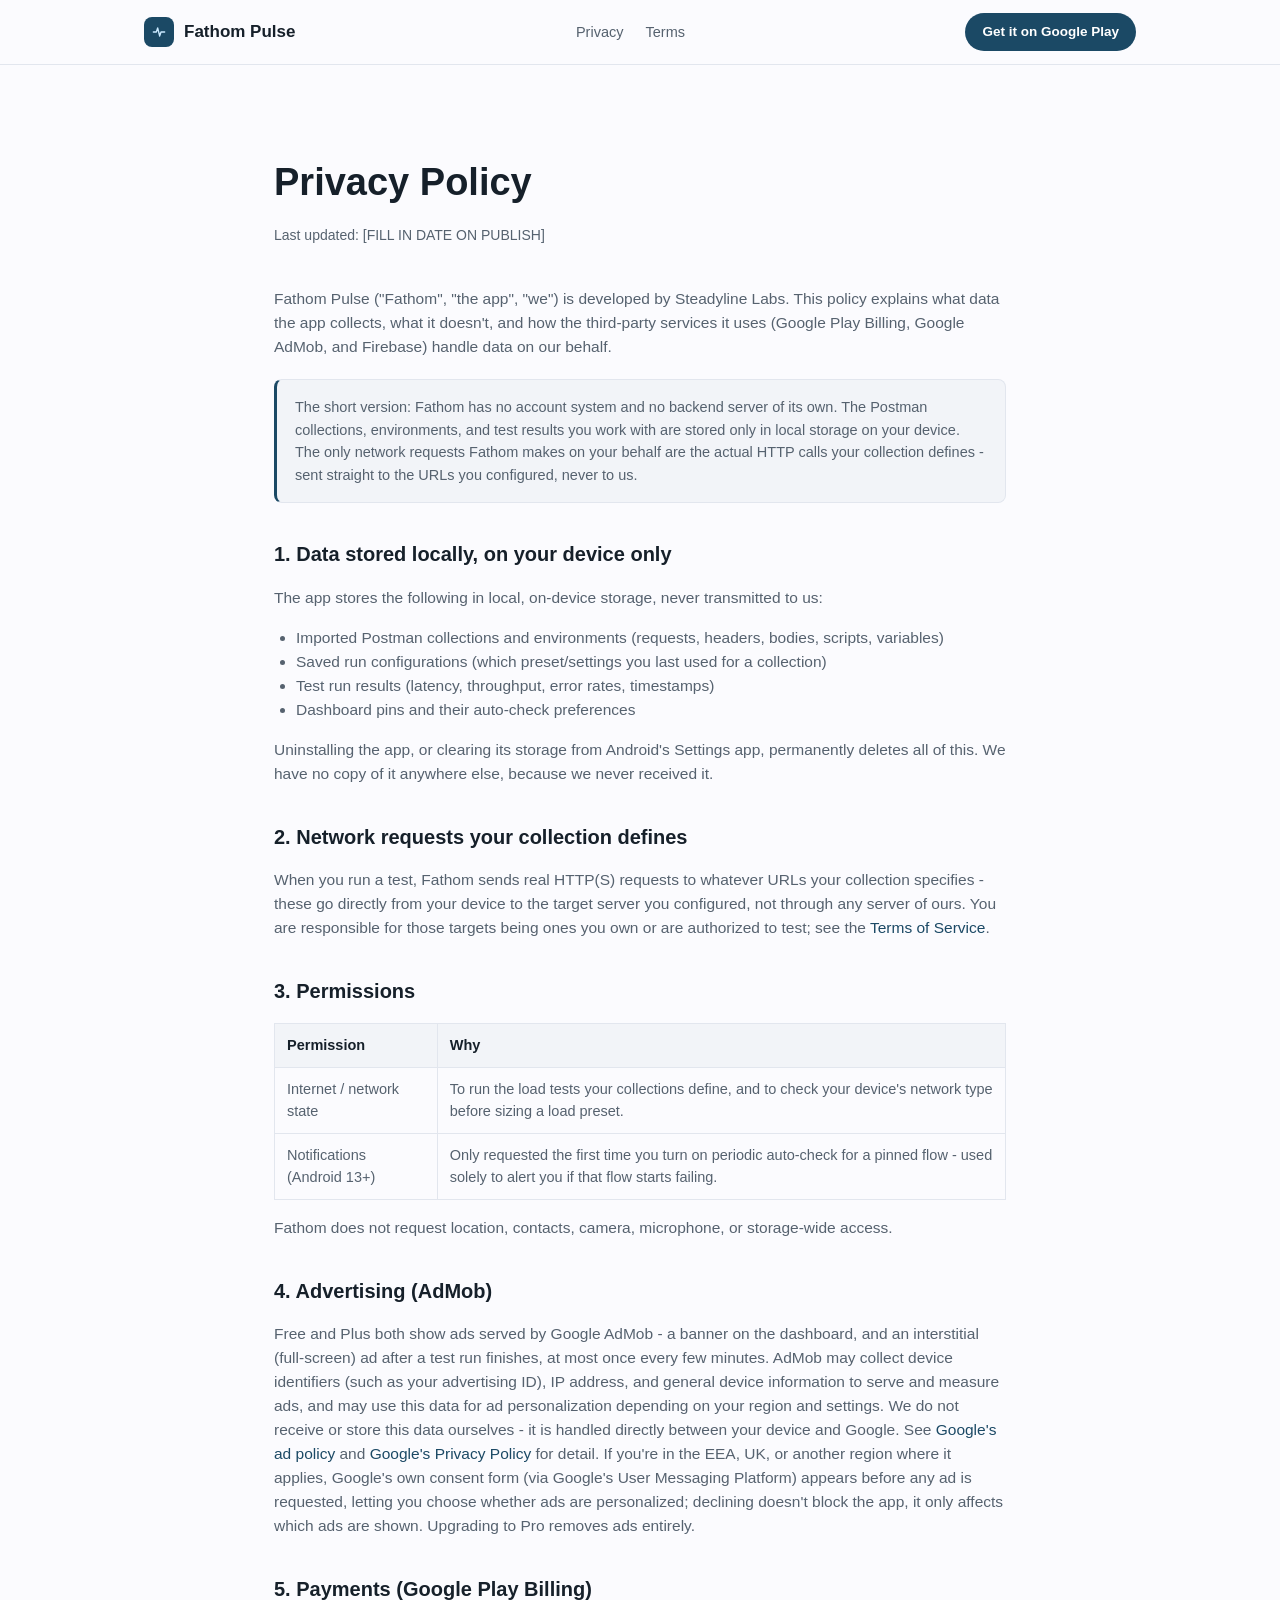
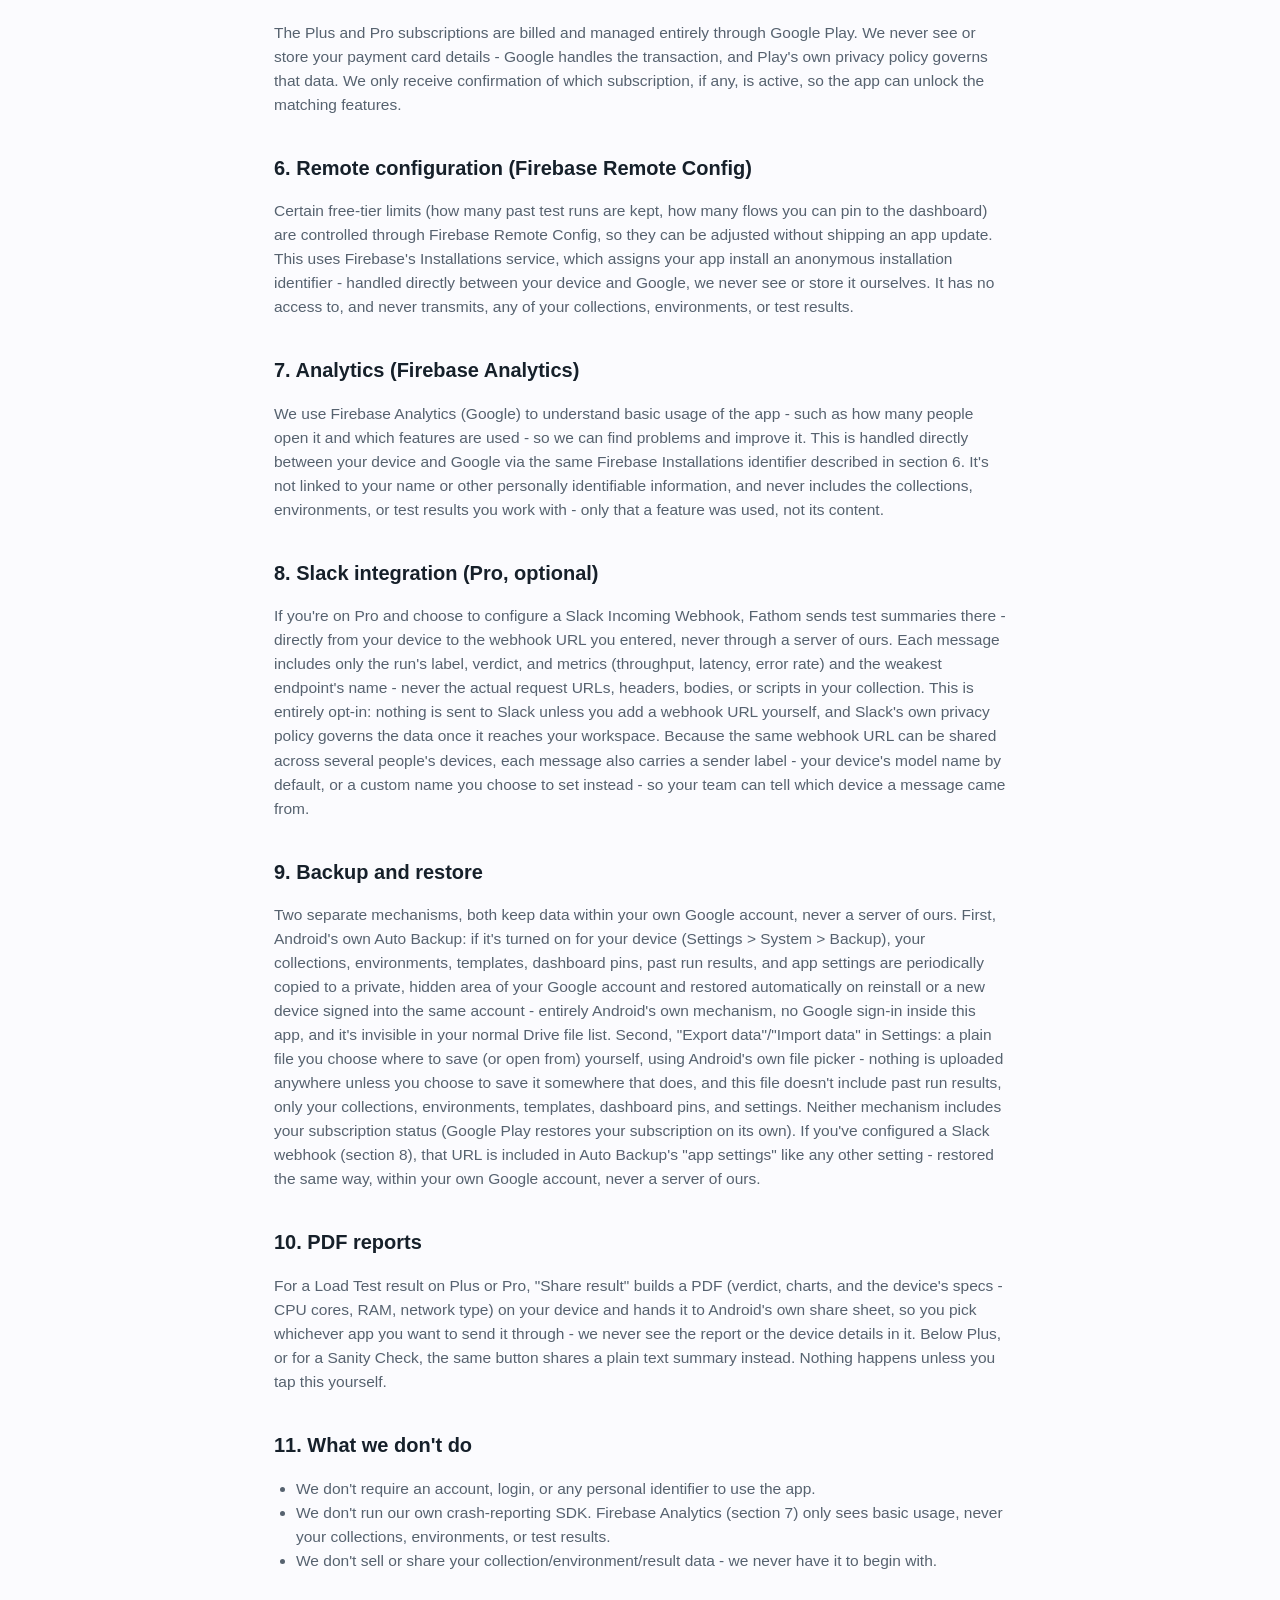
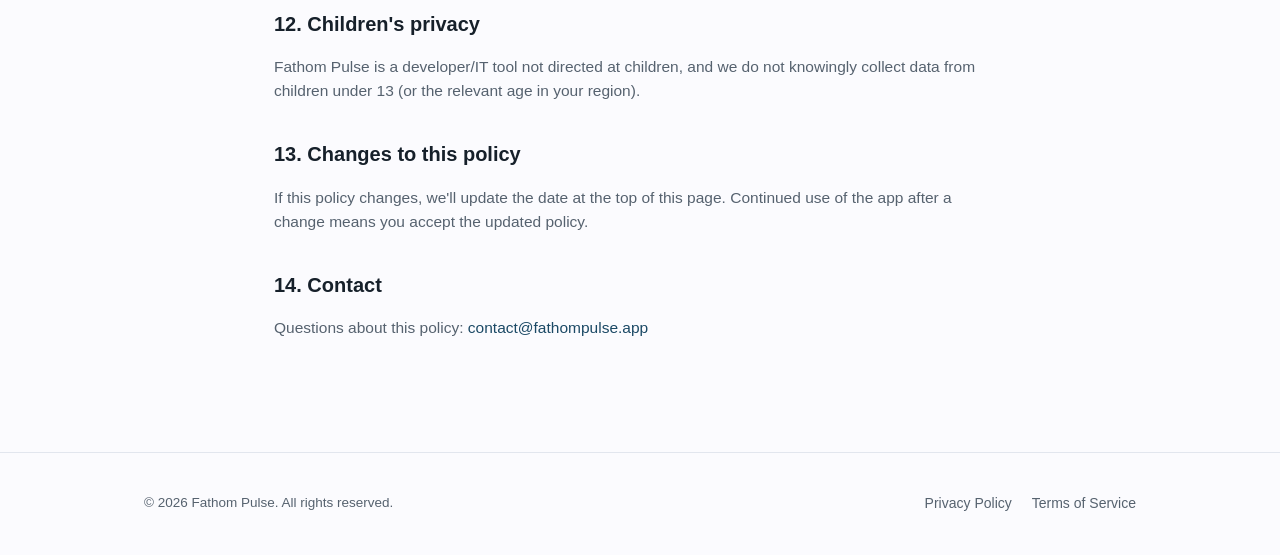
==== privacy.html @ e54d38d4 "Bring Privacy Policy and Terms of Service back onto main, standalone Play Store review needs a genui" ====
<!doctype html>
<html lang="en">
<head>
<meta charset="utf-8" />
<meta name="viewport" content="width=device-width, initial-scale=1" />
<title>Privacy Policy - Fathom Pulse</title>
<meta name="description" content="What Fathom Pulse does and does not collect: local-only storage, AdMob, Play Billing, Firebase Remote Config/Analytics, and the optional Slack integration's own data practices, and permissions." />
<link rel="canonical" href="https://fathompulse.app/privacy.html" />
<meta property="og:type" content="website" />
<meta property="og:site_name" content="Fathom Pulse" />
<meta property="og:url" content="https://fathompulse.app/privacy.html" />
<meta property="og:title" content="Privacy Policy - Fathom Pulse" />
<meta property="og:description" content="What Fathom Pulse does and does not collect: local-only storage, AdMob, Play Billing, Firebase Remote Config/Analytics, and the optional Slack integration's own data practices, and permissions." />
<meta name="twitter:card" content="summary_large_image" />
<meta name="twitter:title" content="Privacy Policy - Fathom Pulse" />
<meta name="twitter:description" content="What Fathom Pulse does and does not collect: local-only storage, AdMob, Play Billing, Firebase Remote Config/Analytics, and the optional Slack integration's own data practices, and permissions." />
<link rel="icon" href="data:image/svg+xml,<svg xmlns=%22http://www.w3.org/2000/svg%22 viewBox=%220 0 108 108%22><rect width=%22108%22 height=%22108%22 rx=%2222%22 fill=%22%231b4965%22/><path d=%22M20 54 L38 54 L46 30 L58 78 L66 54 L88 54%22 fill=%22none%22 stroke=%22%23cae9ff%22 stroke-width=%226%22 stroke-linecap=%22round%22 stroke-linejoin=%22round%22/></svg>" />
<link rel="stylesheet" href="styles.css" />
</head>
<body>

<header class="site-header">
  <div class="wrap">
    <a class="brand" href="index.html">
      <span class="mark">
        <svg viewBox="0 0 108 108" fill="none" xmlns="http://www.w3.org/2000/svg">
          <path d="M20 54 L38 54 L46 30 L58 78 L66 54 L88 54" stroke="#cae9ff" stroke-width="8" stroke-linecap="round" stroke-linejoin="round" />
        </svg>
      </span>
      Fathom Pulse
    </a>
    <nav class="primary">
      <a href="privacy.html">Privacy</a>
      <a href="terms.html">Terms</a>
    </nav>
    <a class="btn btn-primary btn-sm" href="https://play.google.com/store/apps/details?id=com.fathom.pulse">Get it on Google Play</a>
  </div>
</header>

<section>
  <div class="wrap legal" style="max-width: 780px;">
    <h1>Privacy Policy</h1>
    <p class="updated">Last updated: [FILL IN DATE ON PUBLISH]</p>

    <p>
      Fathom Pulse ("Fathom", "the app", "we") is developed by Steadyline Labs. This
      policy explains what data the app collects, what it doesn't, and how the third-party
      services it uses (Google Play Billing, Google AdMob, and Firebase) handle data on our behalf.
    </p>

    <div class="callout">
      The short version: Fathom has no account system and no backend server of its own. The
      Postman collections, environments, and test results you work with are stored only in
      local storage on your device. The only network requests Fathom makes on your behalf are
      the actual HTTP calls your collection defines - sent straight to the URLs you configured,
      never to us.
    </div>

    <h2>1. Data stored locally, on your device only</h2>
    <p>The app stores the following in local, on-device storage, never transmitted to us:</p>
    <ul>
      <li>Imported Postman collections and environments (requests, headers, bodies, scripts, variables)</li>
      <li>Saved run configurations (which preset/settings you last used for a collection)</li>
      <li>Test run results (latency, throughput, error rates, timestamps)</li>
      <li>Dashboard pins and their auto-check preferences</li>
    </ul>
    <p>
      Uninstalling the app, or clearing its storage from Android's Settings app, permanently
      deletes all of this. We have no copy of it anywhere else, because we never received it.
    </p>

    <h2>2. Network requests your collection defines</h2>
    <p>
      When you run a test, Fathom sends real HTTP(S) requests to whatever URLs your collection
      specifies - these go directly from your device to the target server you configured, not
      through any server of ours. You are responsible for those targets being ones you own or
      are authorized to test; see the <a href="terms.html">Terms of Service</a>.
    </p>

    <h2>3. Permissions</h2>
    <table>
      <tr><th>Permission</th><th>Why</th></tr>
      <tr><td>Internet / network state</td><td>To run the load tests your collections define, and to check your device's network type before sizing a load preset.</td></tr>
      <tr><td>Notifications (Android 13+)</td><td>Only requested the first time you turn on periodic auto-check for a pinned flow - used solely to alert you if that flow starts failing.</td></tr>
    </table>
    <p>Fathom does not request location, contacts, camera, microphone, or storage-wide access.</p>

    <h2>4. Advertising (AdMob)</h2>
    <p>
      Free and Plus both show ads served by Google AdMob - a banner on the dashboard, and an
      interstitial (full-screen) ad after a test run finishes, at most once every few minutes.
      AdMob may collect device identifiers (such as your advertising ID), IP address, and
      general device information to serve and measure ads, and may use this data for ad
      personalization depending on your region and settings. We do not receive or store this
      data ourselves - it is handled directly between your device and Google. See
      <a href="https://policies.google.com/technologies/ads" target="_blank" rel="noopener">Google's ad policy</a>
      and <a href="https://policies.google.com/privacy" target="_blank" rel="noopener">Google's Privacy Policy</a>
      for detail. If you're in the EEA, UK, or another region where it applies, Google's own
      consent form (via Google's User Messaging Platform) appears before any ad is requested,
      letting you choose whether ads are personalized; declining doesn't block the app, it only
      affects which ads are shown. Upgrading to Pro removes ads entirely.
    </p>

    <h2>5. Payments (Google Play Billing)</h2>
    <p>
      The Plus and Pro subscriptions are billed and managed entirely through Google Play. We
      never see or store your payment card details - Google handles the transaction, and Play's
      own privacy policy governs that data. We only receive confirmation of which subscription,
      if any, is active, so the app can unlock the matching features.
    </p>

    <h2>6. Remote configuration (Firebase Remote Config)</h2>
    <p>
      Certain free-tier limits (how many past test runs are kept, how many flows you can pin to
      the dashboard) are controlled through Firebase Remote Config, so they can be adjusted
      without shipping an app update. This uses Firebase's Installations service, which assigns
      your app install an anonymous installation identifier - handled directly between your
      device and Google, we never see or store it ourselves. It has no access to, and never
      transmits, any of your collections, environments, or test results.
    </p>

    <h2>7. Analytics (Firebase Analytics)</h2>
    <p>
      We use Firebase Analytics (Google) to understand basic usage of the app - such as how many
      people open it and which features are used - so we can find problems and improve it. This
      is handled directly between your device and Google via the same Firebase Installations
      identifier described in section 6. It's not linked to your name or other personally
      identifiable information, and never includes the collections, environments, or test
      results you work with - only that a feature was used, not its content.
    </p>

    <h2>8. Slack integration (Pro, optional)</h2>
    <p>
      If you're on Pro and choose to configure a Slack Incoming Webhook, Fathom sends test
      summaries there - directly from your device to the webhook URL you entered, never through
      a server of ours. Each message includes only the run's label, verdict, and metrics
      (throughput, latency, error rate) and the weakest endpoint's name - never the actual
      request URLs, headers, bodies, or scripts in your collection. This is entirely opt-in:
      nothing is sent to Slack unless you add a webhook URL yourself, and Slack's own privacy
      policy governs the data once it reaches your workspace. Because the same webhook URL can
      be shared across several people's devices, each message also carries a sender label - your
      device's model name by default, or a custom name you choose to set instead - so your team
      can tell which device a message came from.
    </p>

    <h2>9. Backup and restore</h2>
    <p>
      Two separate mechanisms, both keep data within your own Google account, never a server of
      ours. First, Android's own Auto Backup: if it's turned on for your device (Settings >
      System > Backup), your collections, environments, templates, dashboard pins, past run
      results, and app settings are periodically copied to a private, hidden area of your Google
      account and restored automatically on reinstall or a new device signed into the same
      account - entirely Android's own mechanism, no Google sign-in inside this app, and it's
      invisible in your normal Drive file list. Second, "Export data"/"Import data" in Settings: a
      plain file you choose where to save (or open from) yourself, using Android's own file picker
      - nothing is uploaded anywhere unless you choose to save it somewhere that does, and this
      file doesn't include past run results, only your collections, environments, templates,
      dashboard pins, and settings. Neither mechanism includes your subscription status (Google
      Play restores your subscription on its own). If you've configured a Slack webhook (section
      8), that URL is included in Auto Backup's "app settings" like any other setting - restored
      the same way, within your own Google account, never a server of ours.
    </p>

    <h2>10. PDF reports</h2>
    <p>
      For a Load Test result on Plus or Pro, "Share result" builds a PDF (verdict, charts,
      and the device's specs - CPU cores, RAM, network type) on your device and hands it to
      Android's own share sheet, so you pick whichever app you want to send it through - we
      never see the report or the device details in it. Below Plus, or for a Sanity Check,
      the same button shares a plain text summary instead. Nothing happens unless you tap
      this yourself.
    </p>

    <h2>11. What we don't do</h2>
    <ul>
      <li>We don't require an account, login, or any personal identifier to use the app.</li>
      <li>We don't run our own crash-reporting SDK. Firebase Analytics (section 7) only sees basic usage, never your collections, environments, or test results.</li>
      <li>We don't sell or share your collection/environment/result data - we never have it to begin with.</li>
    </ul>

    <h2>12. Children's privacy</h2>
    <p>Fathom Pulse is a developer/IT tool not directed at children, and we do not knowingly collect data from children under 13 (or the relevant age in your region).</p>

    <h2>13. Changes to this policy</h2>
    <p>If this policy changes, we'll update the date at the top of this page. Continued use of the app after a change means you accept the updated policy.</p>

    <h2>14. Contact</h2>
    <p>Questions about this policy: <a href="mailto:contact@fathompulse.app">contact@fathompulse.app</a></p>
  </div>
</section>

<footer class="site-footer">
  <div class="wrap">
    <div class="copyright">© 2026 Fathom Pulse. All rights reserved.</div>
    <div class="links">
      <a href="privacy.html">Privacy Policy</a>
      <a href="terms.html">Terms of Service</a>
    </div>
  </div>
</footer>

</body>
</html>
---- styles.css ----
/* Fathom Pulse marketing site - shared styles */

:root {
  color-scheme: light dark;

  --brand: #1b4965;
  --brand-strong: #123449;
  --accent: #5fa8d3;
  --accent-soft: #cae9ff;

  --bg: #fbfbfe;
  --surface: #ffffff;
  --surface-2: #f2f4f8;
  --border: #e2e6ee;
  --text: #16202a;
  --text-muted: #56626f;

  --good: #0ca30c;
  --warn: #d98c00;
  --bad: #d03b3b;

  --radius: 14px;
  --radius-sm: 8px;
  --shadow: 0 1px 2px rgba(16, 24, 32, 0.04), 0 8px 24px rgba(16, 24, 32, 0.06);
  --max-width: 1040px;
}

@media (prefers-color-scheme: dark) {
  :root {
    --bg: #0e1520;
    --surface: #141d29;
    --surface-2: #1a2532;
    --border: #263140;
    --text: #eaf0f6;
    --text-muted: #9aa8b6;
    --accent: #7cbde0;
    --accent-soft: #234258;
    --shadow: 0 1px 2px rgba(0, 0, 0, 0.2), 0 8px 24px rgba(0, 0, 0, 0.3);
  }
}

* {
  box-sizing: border-box;
}

html {
  scroll-behavior: smooth;
}

body {
  margin: 0;
  background: var(--bg);
  color: var(--text);
  font-family: -apple-system, BlinkMacSystemFont, "Segoe UI", Roboto, Helvetica, Arial, sans-serif;
  line-height: 1.55;
  -webkit-font-smoothing: antialiased;
}

img {
  max-width: 100%;
}

a {
  color: var(--brand);
  text-decoration: none;
}

@media (prefers-color-scheme: dark) {
  a {
    color: var(--accent);
  }
}

a:hover {
  text-decoration: underline;
}

.wrap {
  max-width: var(--max-width);
  margin: 0 auto;
  padding: 0 24px;
}

/* ---- Header ---- */

.site-header {
  border-bottom: 1px solid var(--border);
  position: sticky;
  top: 0;
  background: color-mix(in srgb, var(--bg) 88%, transparent);
  backdrop-filter: blur(8px);
  z-index: 10;
}

.site-header .wrap {
  display: flex;
  align-items: center;
  justify-content: space-between;
  height: 64px;
  gap: 16px;
}

.brand {
  display: flex;
  align-items: center;
  gap: 10px;
  font-weight: 700;
  font-size: 17px;
  color: var(--text);
}

.brand:hover {
  text-decoration: none;
}

.brand .mark {
  width: 30px;
  height: 30px;
  border-radius: 8px;
  background: var(--brand);
  display: flex;
  align-items: center;
  justify-content: center;
  flex: none;
}

.brand .mark svg {
  width: 18px;
  height: 18px;
}

nav.primary {
  display: flex;
  align-items: center;
  gap: 22px;
  font-size: 14.5px;
  font-weight: 500;
}

nav.primary a {
  color: var(--text-muted);
}

nav.primary a:hover {
  color: var(--text);
  text-decoration: none;
}

nav.primary a.current {
  color: var(--brand);
}

@media (prefers-color-scheme: dark) {
  nav.primary a.current {
    color: var(--accent);
  }
}

.nav-toggle {
  display: none;
}

@media (max-width: 720px) {
  nav.primary {
    display: none;
  }
}

/* ---- Buttons ---- */

.btn {
  display: inline-flex;
  align-items: center;
  gap: 8px;
  padding: 11px 20px;
  border-radius: 999px;
  font-weight: 600;
  font-size: 14.5px;
  border: 1px solid transparent;
  cursor: pointer;
}

.btn:hover {
  text-decoration: none;
}

.btn-primary {
  background: var(--brand);
  color: #fff;
}

.btn-primary:hover {
  background: var(--brand-strong);
}

.btn-ghost {
  background: transparent;
  border-color: var(--border);
  color: var(--text);
}

.btn-ghost:hover {
  background: var(--surface-2);
}

.btn-sm {
  padding: 8px 16px;
  font-size: 13.5px;
}

/* ---- Hero ---- */

.hero {
  padding: 88px 0 64px;
  text-align: center;
}

.hero .eyebrow {
  display: inline-block;
  font-size: 13px;
  font-weight: 700;
  letter-spacing: 0.04em;
  text-transform: uppercase;
  color: var(--brand);
  background: var(--accent-soft);
  padding: 6px 14px;
  border-radius: 999px;
  margin-bottom: 20px;
}

@media (prefers-color-scheme: dark) {
  .hero .eyebrow {
    color: var(--accent);
  }
}

.hero h1 {
  font-size: clamp(32px, 5vw, 52px);
  line-height: 1.1;
  margin: 0 0 18px;
  letter-spacing: -0.02em;
}

.hero p.lead {
  font-size: 19px;
  color: var(--text-muted);
  max-width: 620px;
  margin: 0 auto 32px;
}

.hero .actions {
  display: flex;
  justify-content: center;
  gap: 12px;
  flex-wrap: wrap;
}

/* ---- Sections ---- */

section {
  padding: 56px 0;
}

section.alt {
  background: var(--surface-2);
  border-top: 1px solid var(--border);
  border-bottom: 1px solid var(--border);
}

h2.section-title {
  font-size: clamp(24px, 3.4vw, 32px);
  letter-spacing: -0.01em;
  margin: 0 0 12px;
  text-align: center;
}

p.section-sub {
  text-align: center;
  color: var(--text-muted);
  max-width: 560px;
  margin: 0 auto 40px;
  font-size: 16px;
}

/* ---- Feature grid ---- */

.grid {
  display: grid;
  grid-template-columns: repeat(3, 1fr);
  gap: 20px;
}

@media (max-width: 780px) {
  .grid {
    grid-template-columns: 1fr;
  }
}

.card {
  background: var(--surface);
  border: 1px solid var(--border);
  border-radius: var(--radius);
  padding: 24px;
  box-shadow: var(--shadow);
}

.card .icon {
  width: 40px;
  height: 40px;
  border-radius: 10px;
  background: var(--accent-soft);
  color: var(--brand);
  display: flex;
  align-items: center;
  justify-content: center;
  margin-bottom: 14px;
}

@media (prefers-color-scheme: dark) {
  .card .icon {
    color: var(--accent);
  }
}

.card h3 {
  font-size: 17px;
  margin: 0 0 8px;
}

.card p {
  color: var(--text-muted);
  font-size: 14.5px;
  margin: 0;
}

/* ---- Screenshot showcase ---- */

.showcase {
  display: grid;
  grid-template-columns: repeat(2, 1fr);
  gap: 28px;
  max-width: 880px;
  margin: 0 auto 48px;
}

@media (max-width: 720px) {
  .showcase {
    grid-template-columns: 1fr;
  }
}

.shot {
  margin: 0;
}

.shot img {
  display: block;
  width: 100%;
  border: 1px solid var(--border);
  border-radius: var(--radius);
  box-shadow: var(--shadow);
}

.shot figcaption {
  margin-top: 14px;
  text-align: center;
  color: var(--text-muted);
  font-size: 14px;
  line-height: 1.5;
}

.showcase-features.grid {
  grid-template-columns: repeat(2, 1fr);
  max-width: 880px;
  margin: 0 auto;
}

@media (max-width: 720px) {
  .showcase-features.grid {
    grid-template-columns: 1fr;
  }
}

/* ---- Pricing ---- */

.pricing-grid {
  display: grid;
  grid-template-columns: repeat(3, 1fr);
  gap: 20px;
  align-items: stretch;
}

@media (max-width: 960px) {
  .pricing-grid {
    grid-template-columns: 1fr;
  }
}

.plan {
  background: var(--surface);
  border: 1px solid var(--border);
  border-radius: var(--radius);
  padding: 32px 28px;
  box-shadow: var(--shadow);
  display: flex;
  flex-direction: column;
}

.plan.pro {
  border-color: var(--brand);
  position: relative;
}

.plan .plan-name {
  font-size: 13px;
  font-weight: 700;
  text-transform: uppercase;
  letter-spacing: 0.04em;
  color: var(--text-muted);
  margin-bottom: 10px;
}

.plan.pro .plan-name {
  color: var(--brand);
}

@media (prefers-color-scheme: dark) {
  .plan.pro .plan-name {
    color: var(--accent);
  }
}

.plan .price {
  font-size: 34px;
  font-weight: 700;
  margin-bottom: 4px;
}

.plan .price span {
  font-size: 15px;
  font-weight: 500;
  color: var(--text-muted);
}

.plan .plan-sub {
  color: var(--text-muted);
  font-size: 14px;
  margin-bottom: 22px;
}

.plan ul {
  list-style: none;
  padding: 0;
  margin: 0 0 24px;
  flex: 1;
}

.plan ul li {
  display: flex;
  gap: 10px;
  align-items: flex-start;
  padding: 7px 0;
  font-size: 14.5px;
}

.plan ul li .tick {
  flex: none;
  width: 18px;
  height: 18px;
  margin-top: 1px;
  color: var(--good);
}

.plan ul li.locked {
  color: var(--text-muted);
}

.plan ul li.locked .tick {
  color: var(--text-muted);
}

/* ---- FAQ / accordion ---- */

.faq-item {
  border-bottom: 1px solid var(--border);
}

.faq-item summary {
  cursor: pointer;
  list-style: none;
  padding: 20px 0;
  font-weight: 600;
  font-size: 16px;
  display: flex;
  align-items: center;
  justify-content: space-between;
  gap: 16px;
}

.faq-item summary::-webkit-details-marker {
  display: none;
}

.faq-item summary .plus {
  flex: none;
  width: 22px;
  height: 22px;
  border-radius: 50%;
  border: 1px solid var(--border);
  display: flex;
  align-items: center;
  justify-content: center;
  color: var(--text-muted);
  font-size: 16px;
  transition: transform 0.15s ease;
}

.faq-item[open] summary .plus {
  transform: rotate(45deg);
}

.faq-item .faq-body {
  padding: 0 0 22px;
  color: var(--text-muted);
  font-size: 15px;
  max-width: 720px;
}

.faq-body p {
  margin: 0 0 10px;
}

.faq-body p:last-child {
  margin-bottom: 0;
}

.faq-group-title {
  font-size: 13px;
  font-weight: 700;
  text-transform: uppercase;
  letter-spacing: 0.04em;
  color: var(--brand);
  margin: 40px 0 6px;
}

@media (prefers-color-scheme: dark) {
  .faq-group-title {
    color: var(--accent);
  }
}

.faq-group-title:first-child {
  margin-top: 0;
}

/* ---- How-to steps ---- */

.steps {
  counter-reset: step;
  max-width: 720px;
  margin: 0 auto;
}

.step {
  display: flex;
  gap: 20px;
  padding: 26px 0;
  border-bottom: 1px solid var(--border);
}

.step:last-child {
  border-bottom: none;
}

.step .num {
  counter-increment: step;
  flex: none;
  width: 34px;
  height: 34px;
  border-radius: 50%;
  background: var(--brand);
  color: #fff;
  font-weight: 700;
  font-size: 15px;
  display: flex;
  align-items: center;
  justify-content: center;
}

.step .num::before {
  content: counter(step);
}

.step h3 {
  margin: 0 0 6px;
  font-size: 17px;
}

.step p {
  margin: 0;
  color: var(--text-muted);
  font-size: 15px;
}

.step code {
  background: var(--surface-2);
  border: 1px solid var(--border);
  border-radius: 5px;
  padding: 1px 6px;
  font-size: 0.92em;
}

/* ---- Legal pages ---- */

.legal h1 {
  font-size: clamp(28px, 4vw, 38px);
  margin-bottom: 6px;
}

.legal .updated {
  color: var(--text-muted);
  font-size: 14px;
  margin-bottom: 40px;
}

.legal h2 {
  font-size: 20px;
  margin: 36px 0 12px;
}

.legal h3 {
  font-size: 16px;
  margin: 22px 0 8px;
}

.legal p,
.legal li {
  color: var(--text-muted);
  font-size: 15.5px;
}

.legal ul,
.legal ol {
  padding-left: 22px;
}

.legal table {
  width: 100%;
  border-collapse: collapse;
  margin: 16px 0;
  font-size: 14.5px;
}

.legal th,
.legal td {
  text-align: left;
  padding: 10px 12px;
  border: 1px solid var(--border);
  color: var(--text-muted);
}

.legal th {
  background: var(--surface-2);
  color: var(--text);
}

.callout {
  background: var(--surface-2);
  border: 1px solid var(--border);
  border-left: 3px solid var(--brand);
  border-radius: var(--radius-sm);
  padding: 16px 18px;
  margin: 20px 0;
  font-size: 14.5px;
  color: var(--text-muted);
}

/* ---- Footer ---- */

.site-footer {
  border-top: 1px solid var(--border);
  padding: 40px 0;
  margin-top: 40px;
}

.site-footer .wrap {
  display: flex;
  justify-content: space-between;
  align-items: center;
  flex-wrap: wrap;
  gap: 16px;
}

.site-footer .links {
  display: flex;
  gap: 20px;
  flex-wrap: wrap;
  font-size: 14px;
}

.site-footer .links a {
  color: var(--text-muted);
}

.site-footer .copyright {
  color: var(--text-muted);
  font-size: 13.5px;
}

.disclaimer-banner {
  background: var(--accent-soft);
  color: var(--brand);
  text-align: center;
  font-size: 13.5px;
  padding: 8px 16px;
}

@media (prefers-color-scheme: dark) {
  .disclaimer-banner {
    color: var(--accent);
  }
}
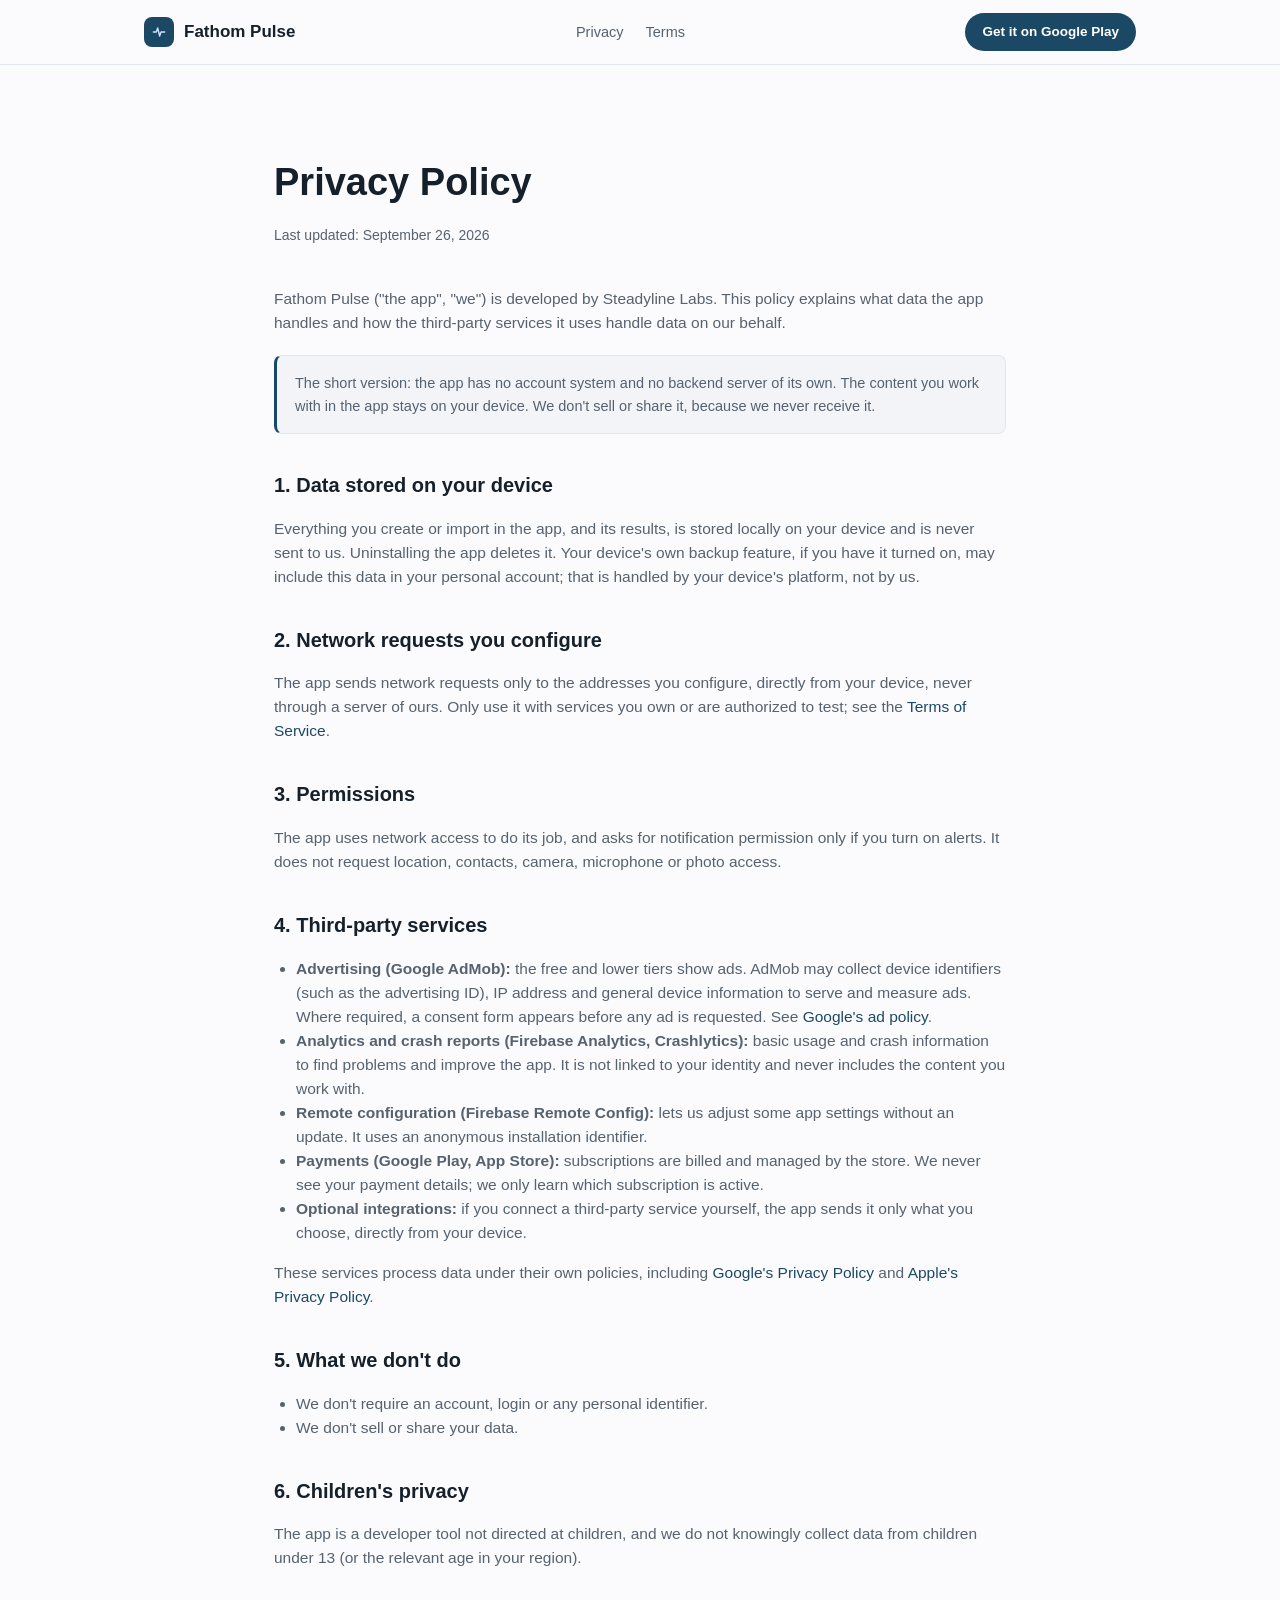
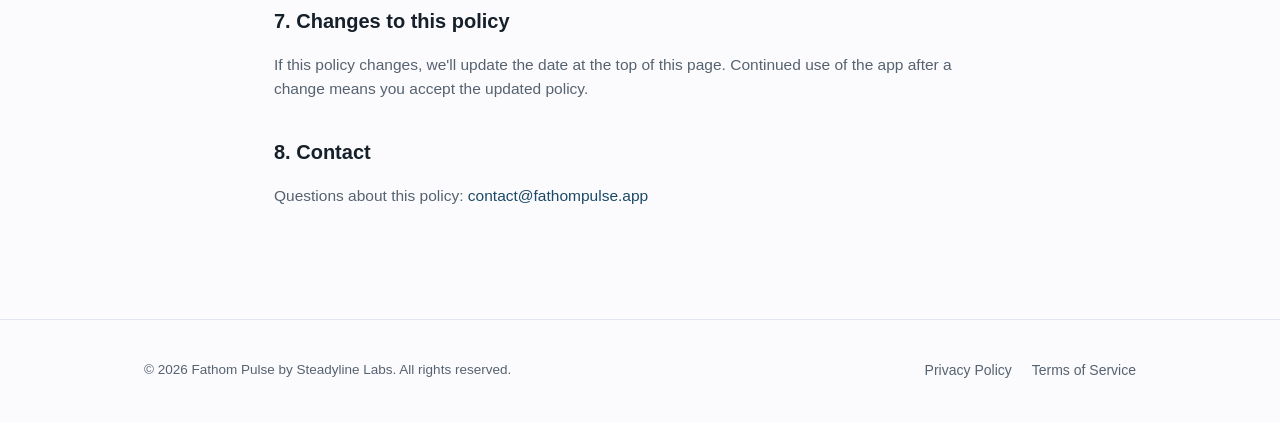
==== commit cbcff9c3: "Fathom Pulse coming soon" ====
--- a/privacy.html
+++ b/privacy.html
@@ -4,16 +4,16 @@
 <meta charset="utf-8" />
 <meta name="viewport" content="width=device-width, initial-scale=1" />
 <title>Privacy Policy - Fathom Pulse</title>
-<meta name="description" content="What Fathom Pulse does and does not collect: local-only storage, AdMob, Play Billing, Firebase Remote Config/Analytics, and the optional Slack integration's own data practices, and permissions." />
+<meta name="description" content="What data Fathom Pulse handles, what it doesn't, and the third-party services it uses." />
 <link rel="canonical" href="https://fathompulse.app/privacy.html" />
 <meta property="og:type" content="website" />
 <meta property="og:site_name" content="Fathom Pulse" />
 <meta property="og:url" content="https://fathompulse.app/privacy.html" />
 <meta property="og:title" content="Privacy Policy - Fathom Pulse" />
-<meta property="og:description" content="What Fathom Pulse does and does not collect: local-only storage, AdMob, Play Billing, Firebase Remote Config/Analytics, and the optional Slack integration's own data practices, and permissions." />
+<meta property="og:description" content="What data Fathom Pulse handles, what it doesn't, and the third-party services it uses." />
 <meta name="twitter:card" content="summary_large_image" />
 <meta name="twitter:title" content="Privacy Policy - Fathom Pulse" />
-<meta name="twitter:description" content="What Fathom Pulse does and does not collect: local-only storage, AdMob, Play Billing, Firebase Remote Config/Analytics, and the optional Slack integration's own data practices, and permissions." />
+<meta name="twitter:description" content="What data Fathom Pulse handles, what it doesn't, and the third-party services it uses." />
 <link rel="icon" href="data:image/svg+xml,<svg xmlns=%22http://www.w3.org/2000/svg%22 viewBox=%220 0 108 108%22><rect width=%22108%22 height=%22108%22 rx=%2222%22 fill=%22%231b4965%22/><path d=%22M20 54 L38 54 L46 30 L58 78 L66 54 L88 54%22 fill=%22none%22 stroke=%22%23cae9ff%22 stroke-width=%226%22 stroke-linecap=%22round%22 stroke-linejoin=%22round%22/></svg>" />
 <link rel="stylesheet" href="styles.css" />
 </head>
@@ -40,158 +40,82 @@
 <section>
   <div class="wrap legal" style="max-width: 780px;">
     <h1>Privacy Policy</h1>
-    <p class="updated">Last updated: [FILL IN DATE ON PUBLISH]</p>
+    <p class="updated">Last updated: September 26, 2026</p>
 
     <p>
-      Fathom Pulse ("Fathom", "the app", "we") is developed by Steadyline Labs. This
-      policy explains what data the app collects, what it doesn't, and how the third-party
-      services it uses (Google Play Billing, Google AdMob, and Firebase) handle data on our behalf.
+      Fathom Pulse ("the app", "we") is developed by Steadyline Labs. This policy explains what
+      data the app handles and how the third-party services it uses handle data on our behalf.
     </p>
 
     <div class="callout">
-      The short version: Fathom has no account system and no backend server of its own. The
-      Postman collections, environments, and test results you work with are stored only in
-      local storage on your device. The only network requests Fathom makes on your behalf are
-      the actual HTTP calls your collection defines - sent straight to the URLs you configured,
-      never to us.
+      The short version: the app has no account system and no backend server of its own. The
+      content you work with in the app stays on your device. We don't sell or share it, because
+      we never receive it.
     </div>
 
-    <h2>1. Data stored locally, on your device only</h2>
-    <p>The app stores the following in local, on-device storage, never transmitted to us:</p>
-    <ul>
-      <li>Imported Postman collections and environments (requests, headers, bodies, scripts, variables)</li>
-      <li>Saved run configurations (which preset/settings you last used for a collection)</li>
-      <li>Test run results (latency, throughput, error rates, timestamps)</li>
-      <li>Dashboard pins and their auto-check preferences</li>
-    </ul>
+    <h2>1. Data stored on your device</h2>
     <p>
-      Uninstalling the app, or clearing its storage from Android's Settings app, permanently
-      deletes all of this. We have no copy of it anywhere else, because we never received it.
+      Everything you create or import in the app, and its results, is stored locally on your
+      device and is never sent to us. Uninstalling the app deletes it. Your device's own backup
+      feature, if you have it turned on, may include this data in your personal account; that is
+      handled by your device's platform, not by us.
     </p>
 
-    <h2>2. Network requests your collection defines</h2>
+    <h2>2. Network requests you configure</h2>
     <p>
-      When you run a test, Fathom sends real HTTP(S) requests to whatever URLs your collection
-      specifies - these go directly from your device to the target server you configured, not
-      through any server of ours. You are responsible for those targets being ones you own or
-      are authorized to test; see the <a href="terms.html">Terms of Service</a>.
+      The app sends network requests only to the addresses you configure, directly from your
+      device, never through a server of ours. Only use it with services you own or are
+      authorized to test; see the <a href="terms.html">Terms of Service</a>.
     </p>
 
     <h2>3. Permissions</h2>
-    <table>
-      <tr><th>Permission</th><th>Why</th></tr>
-      <tr><td>Internet / network state</td><td>To run the load tests your collections define, and to check your device's network type before sizing a load preset.</td></tr>
-      <tr><td>Notifications (Android 13+)</td><td>Only requested the first time you turn on periodic auto-check for a pinned flow - used solely to alert you if that flow starts failing.</td></tr>
-    </table>
-    <p>Fathom does not request location, contacts, camera, microphone, or storage-wide access.</p>
-
-    <h2>4. Advertising (AdMob)</h2>
     <p>
-      Free and Plus both show ads served by Google AdMob - a banner on the dashboard, and an
-      interstitial (full-screen) ad after a test run finishes, at most once every few minutes.
-      AdMob may collect device identifiers (such as your advertising ID), IP address, and
-      general device information to serve and measure ads, and may use this data for ad
-      personalization depending on your region and settings. We do not receive or store this
-      data ourselves - it is handled directly between your device and Google. See
-      <a href="https://policies.google.com/technologies/ads" target="_blank" rel="noopener">Google's ad policy</a>
-      and <a href="https://policies.google.com/privacy" target="_blank" rel="noopener">Google's Privacy Policy</a>
-      for detail. If you're in the EEA, UK, or another region where it applies, Google's own
-      consent form (via Google's User Messaging Platform) appears before any ad is requested,
-      letting you choose whether ads are personalized; declining doesn't block the app, it only
-      affects which ads are shown. Upgrading to Pro removes ads entirely.
+      The app uses network access to do its job, and asks for notification permission only if you
+      turn on alerts. It does not request location, contacts, camera, microphone or photo access.
     </p>
 
-    <h2>5. Payments (Google Play Billing)</h2>
+    <h2>4. Third-party services</h2>
+    <ul>
+      <li><strong>Advertising (Google AdMob):</strong> the free and lower tiers show ads. AdMob may
+        collect device identifiers (such as the advertising ID), IP address and general device
+        information to serve and measure ads. Where required, a consent form appears before any
+        ad is requested. See <a href="https://policies.google.com/technologies/ads" target="_blank" rel="noopener">Google's ad policy</a>.</li>
+      <li><strong>Analytics and crash reports (Firebase Analytics, Crashlytics):</strong> basic usage
+        and crash information to find problems and improve the app. It is not linked to your
+        identity and never includes the content you work with.</li>
+      <li><strong>Remote configuration (Firebase Remote Config):</strong> lets us adjust some app
+        settings without an update. It uses an anonymous installation identifier.</li>
+      <li><strong>Payments (Google Play, App Store):</strong> subscriptions are billed and managed by
+        the store. We never see your payment details; we only learn which subscription is active.</li>
+      <li><strong>Optional integrations:</strong> if you connect a third-party service yourself, the app
+        sends it only what you choose, directly from your device.</li>
+    </ul>
     <p>
-      The Plus and Pro subscriptions are billed and managed entirely through Google Play. We
-      never see or store your payment card details - Google handles the transaction, and Play's
-      own privacy policy governs that data. We only receive confirmation of which subscription,
-      if any, is active, so the app can unlock the matching features.
+      These services process data under their own policies, including
+      <a href="https://policies.google.com/privacy" target="_blank" rel="noopener">Google's Privacy Policy</a>
+      and <a href="https://www.apple.com/legal/privacy/" target="_blank" rel="noopener">Apple's Privacy Policy</a>.
     </p>
 
-    <h2>6. Remote configuration (Firebase Remote Config)</h2>
-    <p>
-      Certain free-tier limits (how many past test runs are kept, how many flows you can pin to
-      the dashboard) are controlled through Firebase Remote Config, so they can be adjusted
-      without shipping an app update. This uses Firebase's Installations service, which assigns
-      your app install an anonymous installation identifier - handled directly between your
-      device and Google, we never see or store it ourselves. It has no access to, and never
-      transmits, any of your collections, environments, or test results.
-    </p>
-
-    <h2>7. Analytics (Firebase Analytics)</h2>
-    <p>
-      We use Firebase Analytics (Google) to understand basic usage of the app - such as how many
-      people open it and which features are used - so we can find problems and improve it. This
-      is handled directly between your device and Google via the same Firebase Installations
-      identifier described in section 6. It's not linked to your name or other personally
-      identifiable information, and never includes the collections, environments, or test
-      results you work with - only that a feature was used, not its content.
-    </p>
-
-    <h2>8. Slack integration (Pro, optional)</h2>
-    <p>
-      If you're on Pro and choose to configure a Slack Incoming Webhook, Fathom sends test
-      summaries there - directly from your device to the webhook URL you entered, never through
-      a server of ours. Each message includes only the run's label, verdict, and metrics
-      (throughput, latency, error rate) and the weakest endpoint's name - never the actual
-      request URLs, headers, bodies, or scripts in your collection. This is entirely opt-in:
-      nothing is sent to Slack unless you add a webhook URL yourself, and Slack's own privacy
-      policy governs the data once it reaches your workspace. Because the same webhook URL can
-      be shared across several people's devices, each message also carries a sender label - your
-      device's model name by default, or a custom name you choose to set instead - so your team
-      can tell which device a message came from.
-    </p>
-
-    <h2>9. Backup and restore</h2>
-    <p>
-      Two separate mechanisms, both keep data within your own Google account, never a server of
-      ours. First, Android's own Auto Backup: if it's turned on for your device (Settings >
-      System > Backup), your collections, environments, templates, dashboard pins, past run
-      results, and app settings are periodically copied to a private, hidden area of your Google
-      account and restored automatically on reinstall or a new device signed into the same
-      account - entirely Android's own mechanism, no Google sign-in inside this app, and it's
-      invisible in your normal Drive file list. Second, "Export data"/"Import data" in Settings: a
-      plain file you choose where to save (or open from) yourself, using Android's own file picker
-      - nothing is uploaded anywhere unless you choose to save it somewhere that does, and this
-      file doesn't include past run results, only your collections, environments, templates,
-      dashboard pins, and settings. Neither mechanism includes your subscription status (Google
-      Play restores your subscription on its own). If you've configured a Slack webhook (section
-      8), that URL is included in Auto Backup's "app settings" like any other setting - restored
-      the same way, within your own Google account, never a server of ours.
-    </p>
-
-    <h2>10. PDF reports</h2>
-    <p>
-      For a Load Test result on Plus or Pro, "Share result" builds a PDF (verdict, charts,
-      and the device's specs - CPU cores, RAM, network type) on your device and hands it to
-      Android's own share sheet, so you pick whichever app you want to send it through - we
-      never see the report or the device details in it. Below Plus, or for a Sanity Check,
-      the same button shares a plain text summary instead. Nothing happens unless you tap
-      this yourself.
-    </p>
-
-    <h2>11. What we don't do</h2>
+    <h2>5. What we don't do</h2>
     <ul>
-      <li>We don't require an account, login, or any personal identifier to use the app.</li>
-      <li>We don't run our own crash-reporting SDK. Firebase Analytics (section 7) only sees basic usage, never your collections, environments, or test results.</li>
-      <li>We don't sell or share your collection/environment/result data - we never have it to begin with.</li>
+      <li>We don't require an account, login or any personal identifier.</li>
+      <li>We don't sell or share your data.</li>
     </ul>
 
-    <h2>12. Children's privacy</h2>
-    <p>Fathom Pulse is a developer/IT tool not directed at children, and we do not knowingly collect data from children under 13 (or the relevant age in your region).</p>
+    <h2>6. Children's privacy</h2>
+    <p>The app is a developer tool not directed at children, and we do not knowingly collect data from children under 13 (or the relevant age in your region).</p>
 
-    <h2>13. Changes to this policy</h2>
+    <h2>7. Changes to this policy</h2>
     <p>If this policy changes, we'll update the date at the top of this page. Continued use of the app after a change means you accept the updated policy.</p>
 
-    <h2>14. Contact</h2>
+    <h2>8. Contact</h2>
     <p>Questions about this policy: <a href="mailto:contact@fathompulse.app">contact@fathompulse.app</a></p>
   </div>
 </section>
 
 <footer class="site-footer">
   <div class="wrap">
-    <div class="copyright">© 2026 Fathom Pulse. All rights reserved.</div>
+    <div class="copyright">© 2026 Fathom Pulse by <a href="https://steadylinelabs.com">Steadyline Labs</a>. All rights reserved.</div>
     <div class="links">
       <a href="privacy.html">Privacy Policy</a>
       <a href="terms.html">Terms of Service</a>
--- a/styles.css
+++ b/styles.css
@@ -707,6 +707,10 @@
   font-size: 13.5px;
 }
 
+.site-footer .copyright a {
+  color: inherit;
+}
+
 .disclaimer-banner {
   background: var(--accent-soft);
   color: var(--brand);
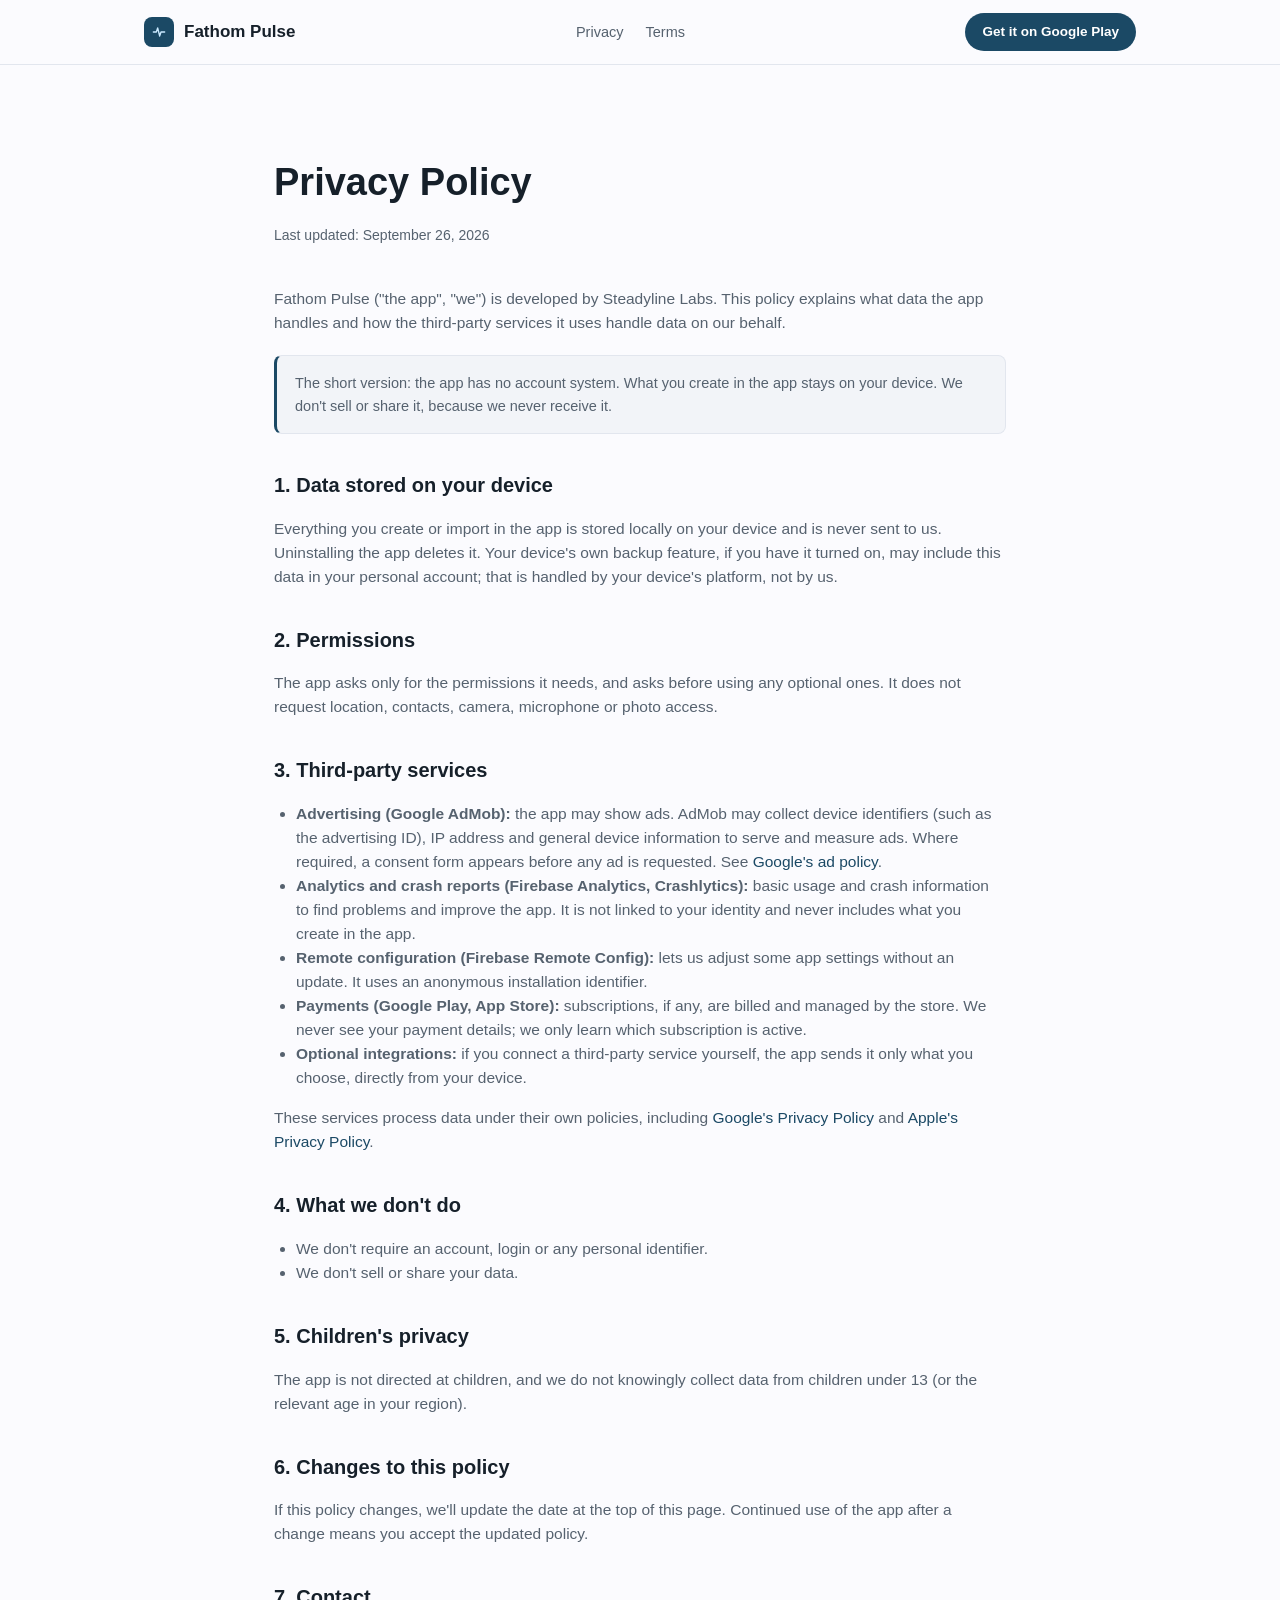
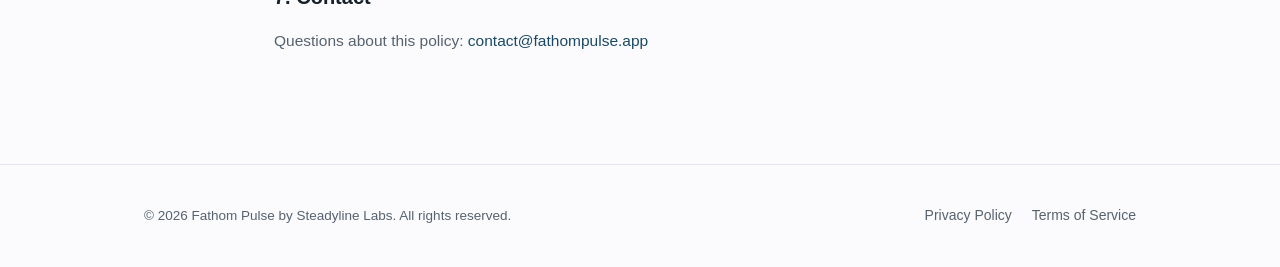
==== commit fb871db1: "Keep terms and privacy generic" ====
--- a/privacy.html
+++ b/privacy.html
@@ -48,44 +48,36 @@
     </p>
 
     <div class="callout">
-      The short version: the app has no account system and no backend server of its own. The
-      content you work with in the app stays on your device. We don't sell or share it, because
-      we never receive it.
+      The short version: the app has no account system. What you create in the app stays on your
+      device. We don't sell or share it, because we never receive it.
     </div>
 
     <h2>1. Data stored on your device</h2>
     <p>
-      Everything you create or import in the app, and its results, is stored locally on your
+      Everything you create or import in the app is stored locally on your
       device and is never sent to us. Uninstalling the app deletes it. Your device's own backup
       feature, if you have it turned on, may include this data in your personal account; that is
       handled by your device's platform, not by us.
     </p>
 
-    <h2>2. Network requests you configure</h2>
+    <h2>2. Permissions</h2>
     <p>
-      The app sends network requests only to the addresses you configure, directly from your
-      device, never through a server of ours. Only use it with services you own or are
-      authorized to test; see the <a href="terms.html">Terms of Service</a>.
+      The app asks only for the permissions it needs, and asks before using any optional ones. It
+      does not request location, contacts, camera, microphone or photo access.
     </p>
 
-    <h2>3. Permissions</h2>
-    <p>
-      The app uses network access to do its job, and asks for notification permission only if you
-      turn on alerts. It does not request location, contacts, camera, microphone or photo access.
-    </p>
-
-    <h2>4. Third-party services</h2>
+    <h2>3. Third-party services</h2>
     <ul>
-      <li><strong>Advertising (Google AdMob):</strong> the free and lower tiers show ads. AdMob may
+      <li><strong>Advertising (Google AdMob):</strong> the app may show ads. AdMob may
         collect device identifiers (such as the advertising ID), IP address and general device
         information to serve and measure ads. Where required, a consent form appears before any
         ad is requested. See <a href="https://policies.google.com/technologies/ads" target="_blank" rel="noopener">Google's ad policy</a>.</li>
       <li><strong>Analytics and crash reports (Firebase Analytics, Crashlytics):</strong> basic usage
         and crash information to find problems and improve the app. It is not linked to your
-        identity and never includes the content you work with.</li>
+        identity and never includes what you create in the app.</li>
       <li><strong>Remote configuration (Firebase Remote Config):</strong> lets us adjust some app
         settings without an update. It uses an anonymous installation identifier.</li>
-      <li><strong>Payments (Google Play, App Store):</strong> subscriptions are billed and managed by
+      <li><strong>Payments (Google Play, App Store):</strong> subscriptions, if any, are billed and managed by
         the store. We never see your payment details; we only learn which subscription is active.</li>
       <li><strong>Optional integrations:</strong> if you connect a third-party service yourself, the app
         sends it only what you choose, directly from your device.</li>
@@ -96,19 +88,19 @@
       and <a href="https://www.apple.com/legal/privacy/" target="_blank" rel="noopener">Apple's Privacy Policy</a>.
     </p>
 
-    <h2>5. What we don't do</h2>
+    <h2>4. What we don't do</h2>
     <ul>
       <li>We don't require an account, login or any personal identifier.</li>
       <li>We don't sell or share your data.</li>
     </ul>
 
-    <h2>6. Children's privacy</h2>
-    <p>The app is a developer tool not directed at children, and we do not knowingly collect data from children under 13 (or the relevant age in your region).</p>
+    <h2>5. Children's privacy</h2>
+    <p>The app is not directed at children, and we do not knowingly collect data from children under 13 (or the relevant age in your region).</p>
 
-    <h2>7. Changes to this policy</h2>
+    <h2>6. Changes to this policy</h2>
     <p>If this policy changes, we'll update the date at the top of this page. Continued use of the app after a change means you accept the updated policy.</p>
 
-    <h2>8. Contact</h2>
+    <h2>7. Contact</h2>
     <p>Questions about this policy: <a href="mailto:contact@fathompulse.app">contact@fathompulse.app</a></p>
   </div>
 </section>
